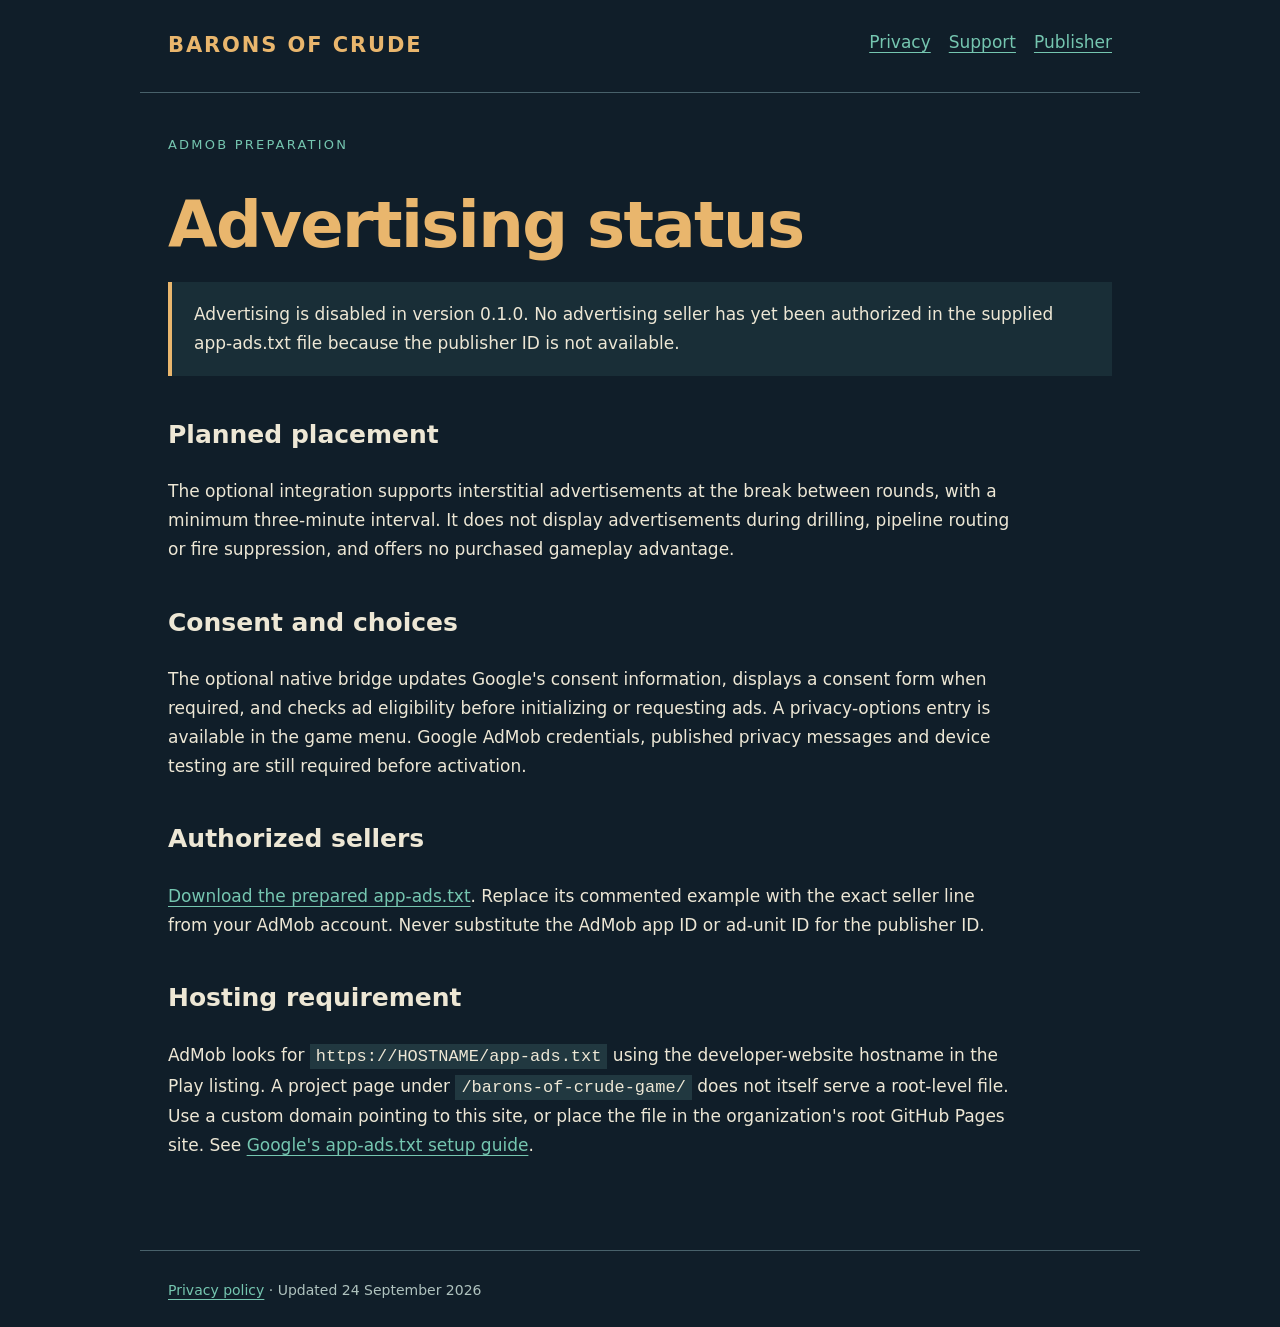
==== advertising.html @ c5ed8953 "Add Barons of Crude legal, privacy and support site" ====
<!doctype html><html lang="en"><head><meta charset="utf-8"><meta name="viewport" content="width=device-width,initial-scale=1"><title>Advertising — Barons of Crude</title><link rel="stylesheet" href="style.css"></head><body><header><a class="brand" href="index.html">BARONS OF CRUDE</a><nav aria-label="Main"><a href="privacy.html">Privacy</a><a href="support.html">Support</a><a href="imprint.html">Publisher</a></nav></header><main><p class="eyebrow">AdMob preparation</p><h1>Advertising status</h1><div class="notice">Advertising is disabled in version 0.1.0. No advertising seller has yet been authorized in the supplied app-ads.txt file because the publisher ID is not available.</div><h2>Planned placement</h2><p>The optional integration supports interstitial advertisements at the break between rounds, with a minimum three-minute interval. It does not display advertisements during drilling, pipeline routing or fire suppression, and offers no purchased gameplay advantage.</p><h2>Consent and choices</h2><p>The optional native bridge updates Google's consent information, displays a consent form when required, and checks ad eligibility before initializing or requesting ads. A privacy-options entry is available in the game menu. Google AdMob credentials, published privacy messages and device testing are still required before activation.</p><h2>Authorized sellers</h2><p><a href="app-ads.txt">Download the prepared app-ads.txt</a>. Replace its commented example with the exact seller line from your AdMob account. Never substitute the AdMob app ID or ad-unit ID for the publisher ID.</p><h2>Hosting requirement</h2><p>AdMob looks for <code>https://HOSTNAME/app-ads.txt</code> using the developer-website hostname in the Play listing. A project page under <code>/barons-of-crude-game/</code> does not itself serve a root-level file. Use a custom domain pointing to this site, or place the file in the organization's root GitHub Pages site. See <a href="https://support.google.com/admob/answer/9363762">Google's app-ads.txt setup guide</a>.</p></main><footer><a href="privacy.html">Privacy policy</a> · Updated 24 September 2026</footer></body></html>
---- style.css ----
:root{color-scheme:dark;--bg:#101e29;--panel:#192e37;--ink:#ede7d5;--muted:#afc2be;--gold:#e9b66d;--mint:#75c6b0}*{box-sizing:border-box}body{margin:0;background:var(--bg);color:var(--ink);font:17px/1.7 system-ui,sans-serif}header,main,footer{max-width:1000px;margin:auto;padding:28px}header{border-bottom:1px solid #48616a;display:flex;justify-content:space-between;gap:24px;flex-wrap:wrap}.brand{font-size:21px;letter-spacing:.09em;font-weight:800;color:var(--gold);text-decoration:none}nav{display:flex;gap:18px;flex-wrap:wrap}a{color:var(--mint);text-underline-offset:4px}h1{font-size:clamp(34px,6vw,64px);line-height:1.08;color:var(--gold);margin:35px 0 22px;letter-spacing:-.025em}h2{font-size:25px;margin-top:38px;color:var(--ink)}p,li{max-width:78ch}.eyebrow{text-transform:uppercase;letter-spacing:.17em;color:var(--mint);font-size:13px}.notice{padding:18px 22px;border-left:4px solid var(--gold);background:var(--panel);color:var(--ink)}.grid{display:grid;grid-template-columns:repeat(auto-fit,minmax(250px,1fr));gap:18px;margin:34px 0}.card{padding:24px;border:1px solid #48616a;background:var(--panel);text-decoration:none;color:var(--ink)}.card strong{display:block;color:var(--gold);font-size:23px}.card span{color:var(--muted)}footer{color:var(--muted);border-top:1px solid #48616a;margin-top:45px;font-size:14px}code,pre{background:#213840;padding:3px 6px;overflow:auto}button{background:var(--gold);color:var(--bg);border:0;padding:14px 22px;font:inherit}table{border-collapse:collapse;width:100%}td,th{border-bottom:1px solid #48616a;text-align:left;padding:12px;vertical-align:top}address{font-style:normal}a:focus-visible{outline:3px solid var(--gold);outline-offset:5px}@media(max-width:600px){header,main,footer{padding:22px}nav{gap:12px;font-size:15px}}
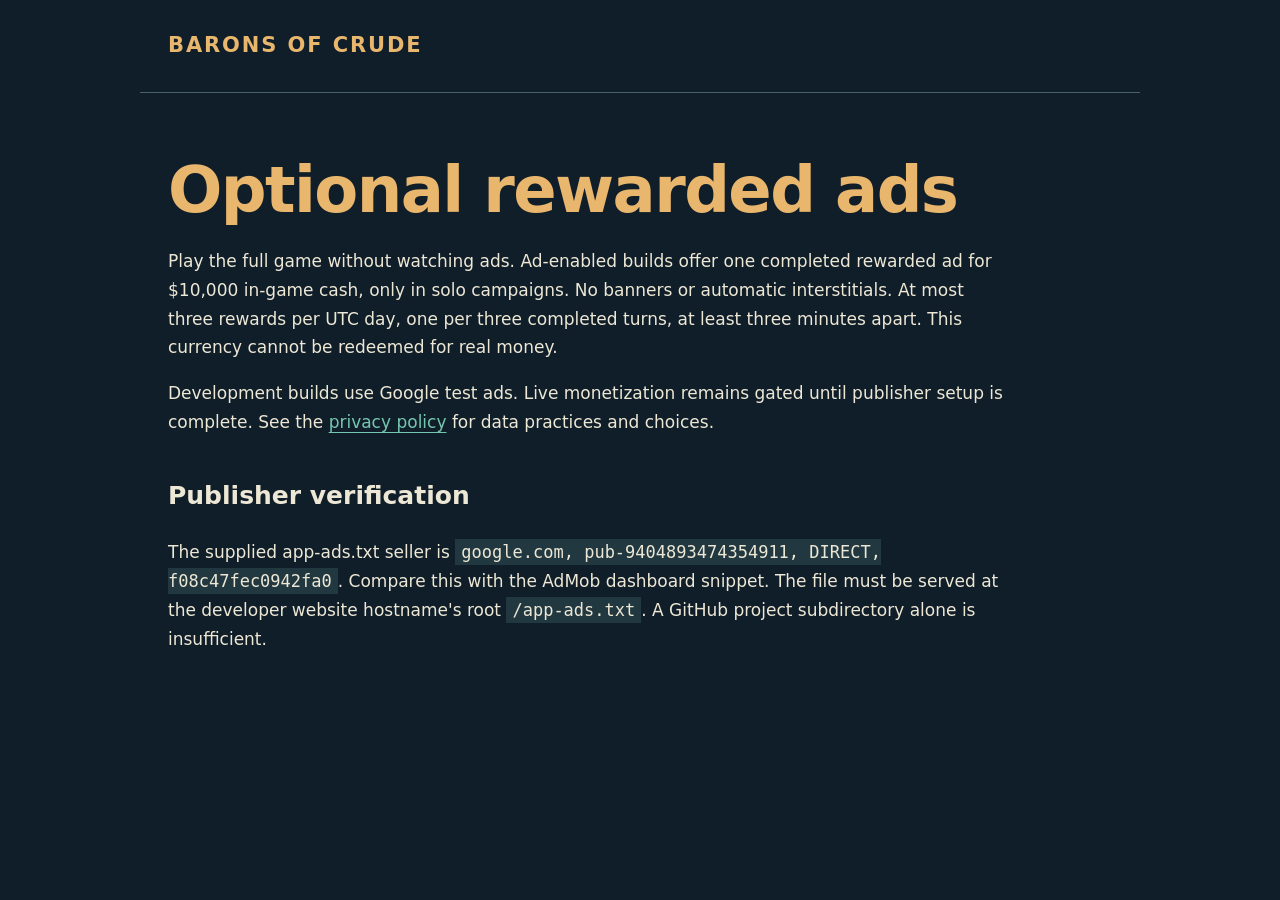
==== commit 36be33e4: "Document optional AdMob rewards and updated privacy practices" ====
--- a/advertising.html
+++ b/advertising.html
@@ -1 +1 @@
-<!doctype html><html lang="en"><head><meta charset="utf-8"><meta name="viewport" content="width=device-width,initial-scale=1"><title>Advertising — Barons of Crude</title><link rel="stylesheet" href="style.css"></head><body><header><a class="brand" href="index.html">BARONS OF CRUDE</a><nav aria-label="Main"><a href="privacy.html">Privacy</a><a href="support.html">Support</a><a href="imprint.html">Publisher</a></nav></header><main><p class="eyebrow">AdMob preparation</p><h1>Advertising status</h1><div class="notice">Advertising is disabled in version 0.1.0. No advertising seller has yet been authorized in the supplied app-ads.txt file because the publisher ID is not available.</div><h2>Planned placement</h2><p>The optional integration supports interstitial advertisements at the break between rounds, with a minimum three-minute interval. It does not display advertisements during drilling, pipeline routing or fire suppression, and offers no purchased gameplay advantage.</p><h2>Consent and choices</h2><p>The optional native bridge updates Google's consent information, displays a consent form when required, and checks ad eligibility before initializing or requesting ads. A privacy-options entry is available in the game menu. Google AdMob credentials, published privacy messages and device testing are still required before activation.</p><h2>Authorized sellers</h2><p><a href="app-ads.txt">Download the prepared app-ads.txt</a>. Replace its commented example with the exact seller line from your AdMob account. Never substitute the AdMob app ID or ad-unit ID for the publisher ID.</p><h2>Hosting requirement</h2><p>AdMob looks for <code>https://HOSTNAME/app-ads.txt</code> using the developer-website hostname in the Play listing. A project page under <code>/barons-of-crude-game/</code> does not itself serve a root-level file. Use a custom domain pointing to this site, or place the file in the organization's root GitHub Pages site. See <a href="https://support.google.com/admob/answer/9363762">Google's app-ads.txt setup guide</a>.</p></main><footer><a href="privacy.html">Privacy policy</a> · Updated 24 September 2026</footer></body></html>
+<!doctype html><html lang="en"><head><meta charset="utf-8"><meta name="viewport" content="width=device-width,initial-scale=1"><title>Optional ads — Barons of Crude</title><link rel="stylesheet" href="style.css"></head><body><header><a class="brand" href="index.html">BARONS OF CRUDE</a></header><main><h1>Optional rewarded ads</h1><p>Play the full game without watching ads. Ad-enabled builds offer one completed rewarded ad for $10,000 in-game cash, only in solo campaigns. No banners or automatic interstitials. At most three rewards per UTC day, one per three completed turns, at least three minutes apart. This currency cannot be redeemed for real money.</p><p>Development builds use Google test ads. Live monetization remains gated until publisher setup is complete. See the <a href="privacy.html">privacy policy</a> for data practices and choices.</p><h2>Publisher verification</h2><p>The supplied app-ads.txt seller is <code>google.com, pub-9404893474354911, DIRECT, f08c47fec0942fa0</code>. Compare this with the AdMob dashboard snippet. The file must be served at the developer website hostname's root <code>/app-ads.txt</code>. A GitHub project subdirectory alone is insufficient.</p></main></body></html>
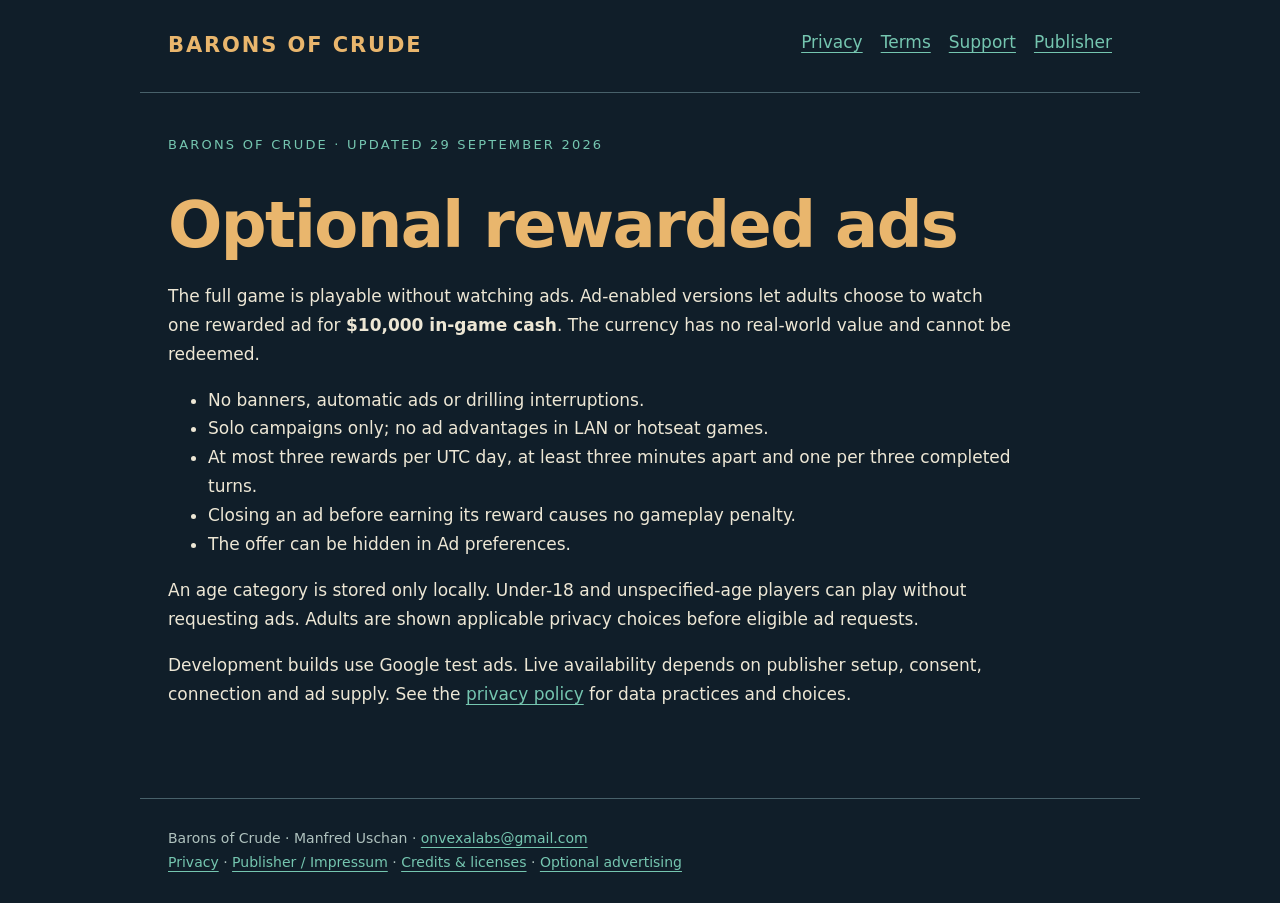
==== commit ecdb6833: "Publish publisher identity and player privacy policies" ====
--- a/advertising.html
+++ b/advertising.html
@@ -1 +1,7 @@
-<!doctype html><html lang="en"><head><meta charset="utf-8"><meta name="viewport" content="width=device-width,initial-scale=1"><title>Optional ads — Barons of Crude</title><link rel="stylesheet" href="style.css"></head><body><header><a class="brand" href="index.html">BARONS OF CRUDE</a></header><main><h1>Optional rewarded ads</h1><p>Play the full game without watching ads. Ad-enabled builds offer one completed rewarded ad for $10,000 in-game cash, only in solo campaigns. No banners or automatic interstitials. At most three rewards per UTC day, one per three completed turns, at least three minutes apart. This currency cannot be redeemed for real money.</p><p>Development builds use Google test ads. Live monetization remains gated until publisher setup is complete. See the <a href="privacy.html">privacy policy</a> for data practices and choices.</p><h2>Publisher verification</h2><p>The supplied app-ads.txt seller is <code>google.com, pub-9404893474354911, DIRECT, f08c47fec0942fa0</code>. Compare this with the AdMob dashboard snippet. The file must be served at the developer website hostname's root <code>/app-ads.txt</code>. A GitHub project subdirectory alone is insufficient.</p></main></body></html>+<!doctype html>
+<html lang="en"><head><meta charset="utf-8"><meta name="viewport" content="width=device-width,initial-scale=1">
+<title>Optional rewarded ads — Barons of Crude</title><meta name="description" content="Optional rewarded ads for Barons of Crude, an independent strategy game by Manfred Uschan.">
+<link rel="stylesheet" href="style.css"></head><body><a class="skip" href="#content">Skip to content</a>
+<header><a class="brand" href="index.html">BARONS OF CRUDE</a><nav aria-label="Main"><a href="privacy.html">Privacy</a><a href="terms.html">Terms</a><a href="support.html">Support</a><a href="imprint.html">Publisher</a></nav></header>
+<main id="content"><p class="eyebrow">Barons of Crude · Updated 29 September 2026</p><h1>Optional rewarded ads</h1><p>The full game is playable without watching ads. Ad-enabled versions let adults choose to watch one rewarded ad for <strong>$10,000 in-game cash</strong>. The currency has no real-world value and cannot be redeemed.</p><ul><li>No banners, automatic ads or drilling interruptions.</li><li>Solo campaigns only; no ad advantages in LAN or hotseat games.</li><li>At most three rewards per UTC day, at least three minutes apart and one per three completed turns.</li><li>Closing an ad before earning its reward causes no gameplay penalty.</li><li>The offer can be hidden in Ad preferences.</li></ul><p>An age category is stored only locally. Under-18 and unspecified-age players can play without requesting ads. Adults are shown applicable privacy choices before eligible ad requests.</p><p>Development builds use Google test ads. Live availability depends on publisher setup, consent, connection and ad supply. See the <a href="privacy.html">privacy policy</a> for data practices and choices.</p></main>
+<footer>Barons of Crude · Manfred Uschan · <a href="mailto:onvexalabs@gmail.com">onvexalabs@gmail.com</a><br><a href="privacy.html">Privacy</a> · <a href="imprint.html">Publisher / Impressum</a> · <a href="licenses.html">Credits &amp; licenses</a> · <a href="advertising.html">Optional advertising</a></footer></body></html>
--- a/style.css
+++ b/style.css
@@ -1 +1,3 @@
 :root{color-scheme:dark;--bg:#101e29;--panel:#192e37;--ink:#ede7d5;--muted:#afc2be;--gold:#e9b66d;--mint:#75c6b0}*{box-sizing:border-box}body{margin:0;background:var(--bg);color:var(--ink);font:17px/1.7 system-ui,sans-serif}header,main,footer{max-width:1000px;margin:auto;padding:28px}header{border-bottom:1px solid #48616a;display:flex;justify-content:space-between;gap:24px;flex-wrap:wrap}.brand{font-size:21px;letter-spacing:.09em;font-weight:800;color:var(--gold);text-decoration:none}nav{display:flex;gap:18px;flex-wrap:wrap}a{color:var(--mint);text-underline-offset:4px}h1{font-size:clamp(34px,6vw,64px);line-height:1.08;color:var(--gold);margin:35px 0 22px;letter-spacing:-.025em}h2{font-size:25px;margin-top:38px;color:var(--ink)}p,li{max-width:78ch}.eyebrow{text-transform:uppercase;letter-spacing:.17em;color:var(--mint);font-size:13px}.notice{padding:18px 22px;border-left:4px solid var(--gold);background:var(--panel);color:var(--ink)}.grid{display:grid;grid-template-columns:repeat(auto-fit,minmax(250px,1fr));gap:18px;margin:34px 0}.card{padding:24px;border:1px solid #48616a;background:var(--panel);text-decoration:none;color:var(--ink)}.card strong{display:block;color:var(--gold);font-size:23px}.card span{color:var(--muted)}footer{color:var(--muted);border-top:1px solid #48616a;margin-top:45px;font-size:14px}code,pre{background:#213840;padding:3px 6px;overflow:auto}button{background:var(--gold);color:var(--bg);border:0;padding:14px 22px;font:inherit}table{border-collapse:collapse;width:100%}td,th{border-bottom:1px solid #48616a;text-align:left;padding:12px;vertical-align:top}address{font-style:normal}a:focus-visible{outline:3px solid var(--gold);outline-offset:5px}@media(max-width:600px){header,main,footer{padding:22px}nav{gap:12px;font-size:15px}}
+
+.skip{position:absolute;left:16px;top:-80px;padding:12px;background:var(--bg);z-index:5}.skip:focus{top:12px}main{overflow-wrap:anywhere}address{line-height:1.8}
